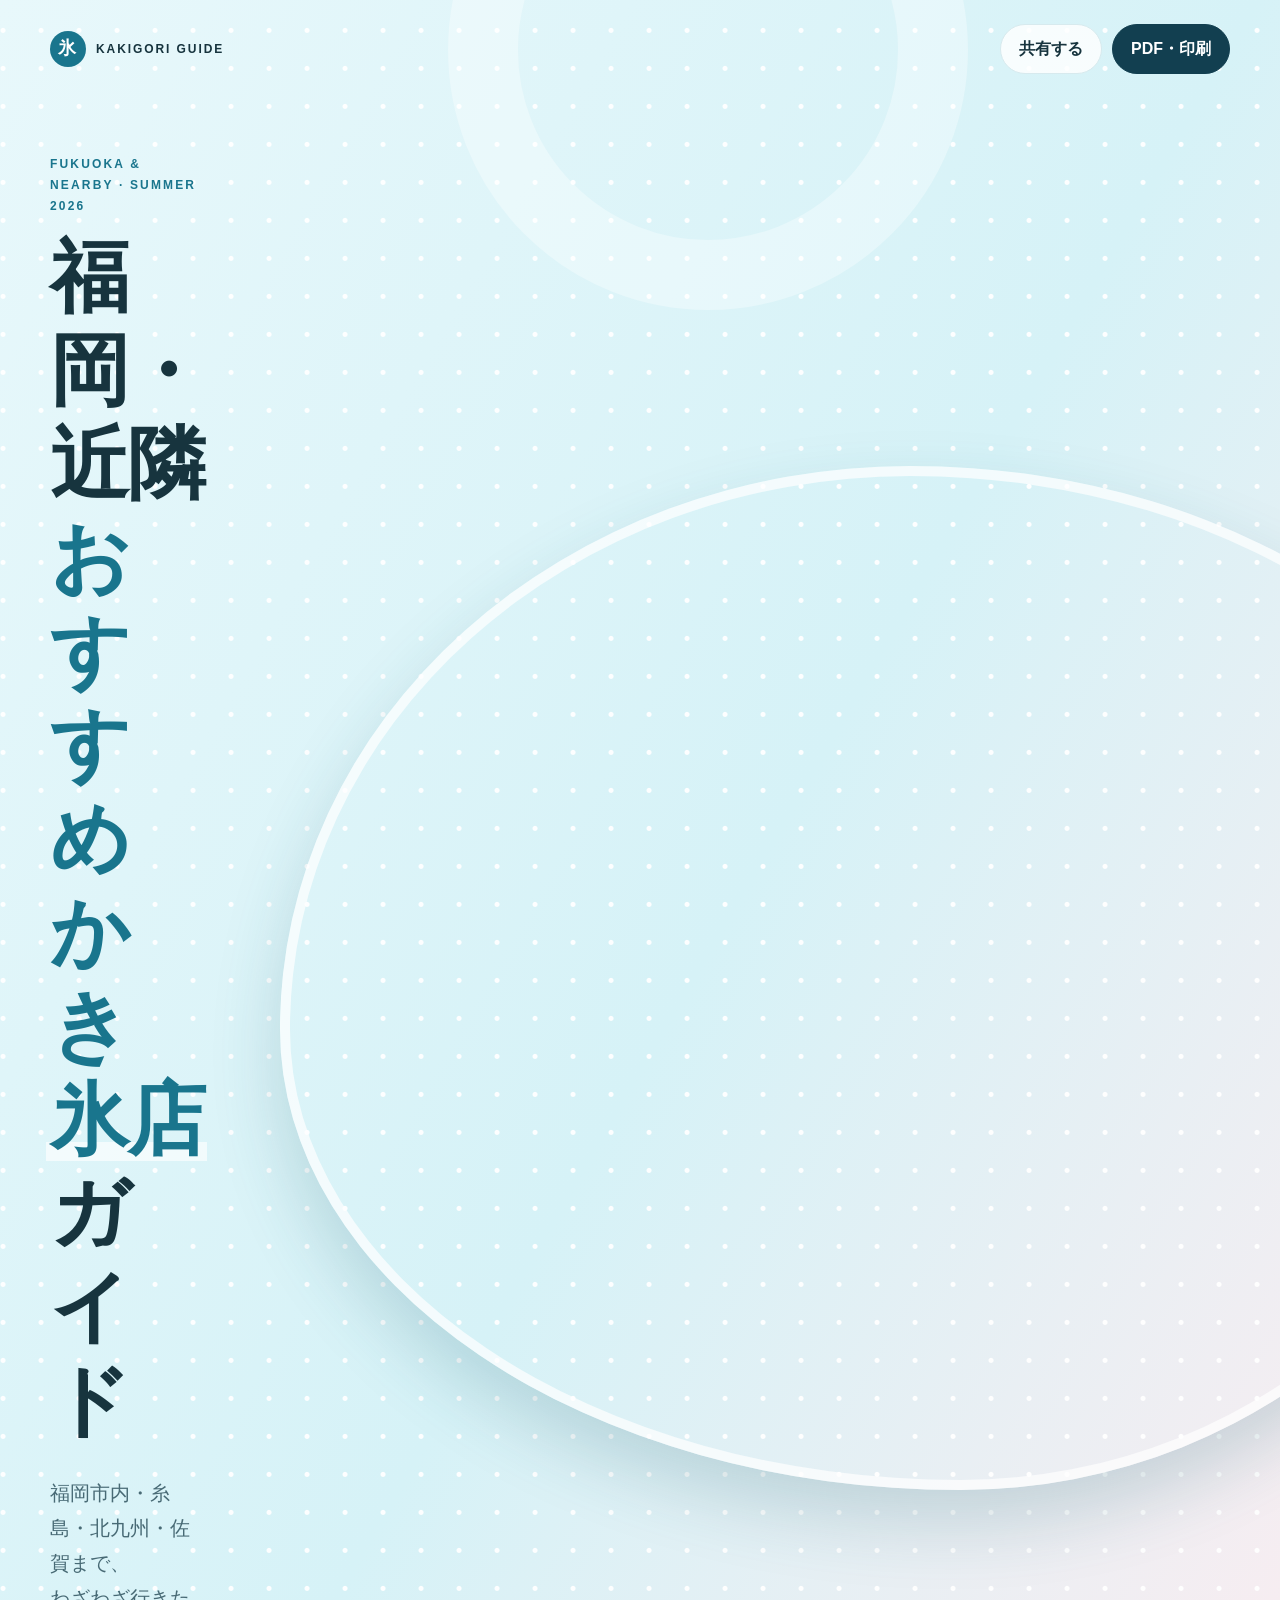
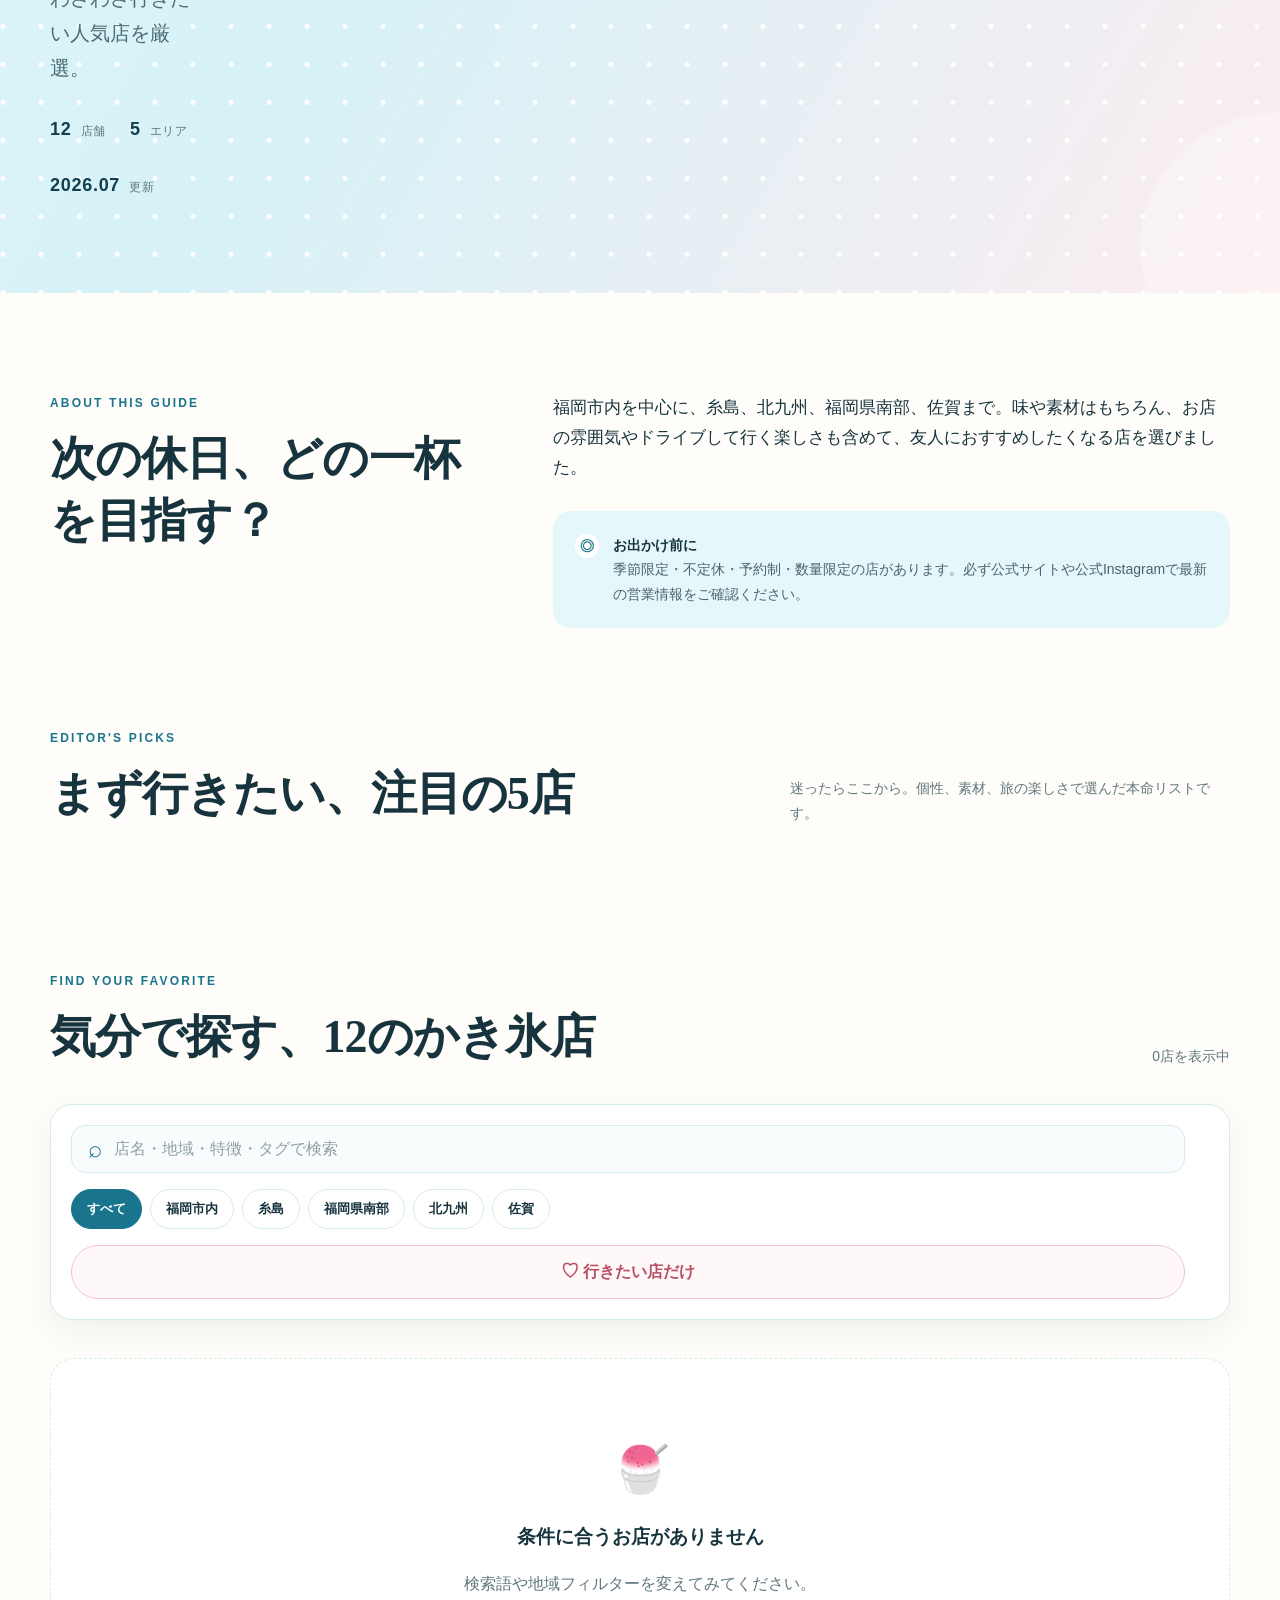
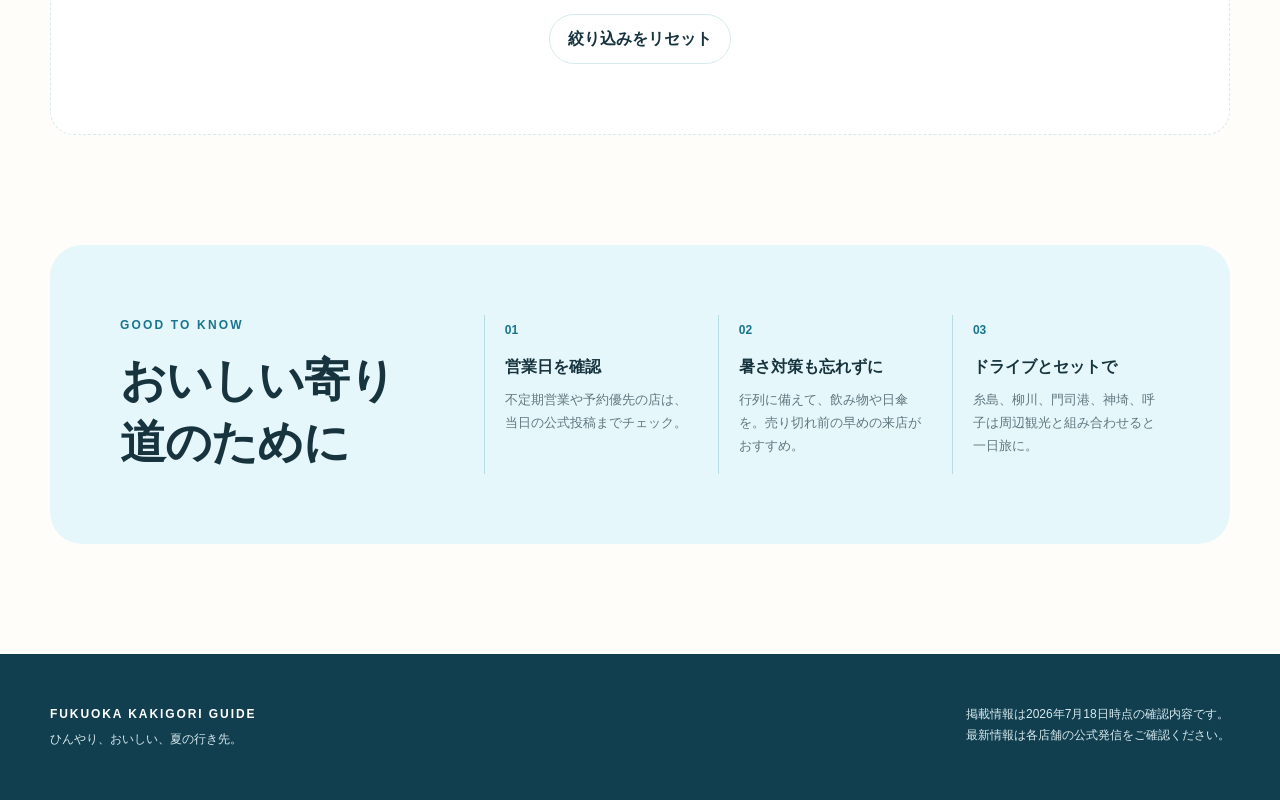
==== index.html @ 015296ea "Add kakigori guide website" ====
<!doctype html>
<html lang="ja">
<head>
  <meta charset="utf-8">
  <meta name="viewport" content="width=device-width, initial-scale=1">
  <meta name="theme-color" content="#dff5fb">
  <meta name="description" content="福岡市内・糸島・北九州・佐賀まで、わざわざ行きたい人気のかき氷店12店を紹介するガイドです。">
  <title>福岡・近隣 おすすめかき氷店ガイド</title>
  <link rel="stylesheet" href="style.css">
  <script src="data/shops.js" defer></script>
  <script src="script.js" defer></script>
</head>
<body>
  <a class="skip-link" href="#shop-list">店舗一覧へ移動</a>

  <header class="hero">
    <nav class="hero-nav shell" aria-label="ページ内メニュー">
      <a class="brand" href="#top" aria-label="ページトップへ"><span aria-hidden="true">氷</span> KAKIGORI GUIDE</a>
      <div class="hero-actions no-print">
        <button class="quiet-button" id="share-button" type="button">共有する</button>
        <button class="primary-button" id="print-button" type="button">PDF・印刷</button>
      </div>
    </nav>

    <div class="hero-grid shell" id="top">
      <div class="hero-copy">
        <p class="eyebrow">FUKUOKA &amp; NEARBY · SUMMER 2026</p>
        <h1>福岡・近隣<br><span>おすすめかき氷店</span>ガイド</h1>
        <p class="hero-lead">福岡市内・糸島・北九州・佐賀まで、<br class="desktop-only">わざわざ行きたい人気店を厳選。</p>
        <div class="hero-meta" aria-label="ガイドの概要">
          <span><b>12</b> 店舗</span><span><b>5</b> エリア</span><span><b>2026.07</b> 更新</span>
        </div>
      </div>
      <figure class="hero-visual">
        <img src="assets/images/kakigori-hero.png" alt="いちご、桃、マンゴーを飾った涼しげなかき氷" width="1536" height="1024">
        <figcaption>このサイトのために作成したオリジナルイメージ</figcaption>
      </figure>
    </div>
  </header>

  <main>
    <section class="intro shell" aria-labelledby="intro-title">
      <div>
        <p class="section-kicker">ABOUT THIS GUIDE</p>
        <h2 id="intro-title">次の休日、どの一杯を目指す？</h2>
      </div>
      <div class="intro-copy">
        <p>福岡市内を中心に、糸島、北九州、福岡県南部、佐賀まで。味や素材はもちろん、お店の雰囲気やドライブして行く楽しさも含めて、友人におすすめしたくなる店を選びました。</p>
        <p class="notice"><span aria-hidden="true">◎</span><b>お出かけ前に</b><br>季節限定・不定休・予約制・数量限定の店があります。必ず公式サイトや公式Instagramで最新の営業情報をご確認ください。</p>
      </div>
    </section>

    <section class="favorites-section shell" aria-labelledby="top-five-title">
      <div class="section-heading">
        <div><p class="section-kicker">EDITOR'S PICKS</p><h2 id="top-five-title">まず行きたい、注目の5店</h2></div>
        <p>迷ったらここから。個性、素材、旅の楽しさで選んだ本命リストです。</p>
      </div>
      <div class="top-five" id="top-five"></div>
    </section>

    <section class="guide shell" aria-labelledby="all-shops-title">
      <div class="section-heading">
        <div><p class="section-kicker">FIND YOUR FAVORITE</p><h2 id="all-shops-title">気分で探す、12のかき氷店</h2></div>
        <p id="results-status" role="status" aria-live="polite">12店を表示中</p>
      </div>

      <div class="controls no-print" aria-label="店舗の絞り込み">
        <label class="search-box" for="search-input">
          <span aria-hidden="true">⌕</span>
          <span class="sr-only">キーワード検索</span>
          <input id="search-input" type="search" placeholder="店名・地域・特徴・タグで検索" autocomplete="off">
        </label>
        <div class="filter-row" id="area-filters" role="group" aria-label="地域で絞り込む"></div>
        <button class="favorite-filter" id="favorite-filter" type="button" aria-pressed="false"><span aria-hidden="true">♡</span> 行きたい店だけ</button>
      </div>

      <div class="shop-grid" id="shop-list"></div>
      <div class="empty-state" id="empty-state" hidden>
        <span aria-hidden="true">🍧</span>
        <h3>条件に合うお店がありません</h3>
        <p>検索語や地域フィルターを変えてみてください。</p>
        <button class="quiet-button" id="reset-button" type="button">絞り込みをリセット</button>
      </div>
    </section>

    <section class="trip-note shell" aria-labelledby="trip-note-title">
      <div><p class="section-kicker">GOOD TO KNOW</p><h2 id="trip-note-title">おいしい寄り道のために</h2></div>
      <div class="note-grid">
        <article><span>01</span><h3>営業日を確認</h3><p>不定期営業や予約優先の店は、当日の公式投稿までチェック。</p></article>
        <article><span>02</span><h3>暑さ対策も忘れずに</h3><p>行列に備えて、飲み物や日傘を。売り切れ前の早めの来店がおすすめ。</p></article>
        <article><span>03</span><h3>ドライブとセットで</h3><p>糸島、柳川、門司港、神埼、呼子は周辺観光と組み合わせると一日旅に。</p></article>
      </div>
    </section>
  </main>

  <footer>
    <div class="shell footer-grid">
      <div><p class="footer-brand">FUKUOKA KAKIGORI GUIDE</p><p>ひんやり、おいしい、夏の行き先。</p></div>
      <p>掲載情報は2026年7月18日時点の確認内容です。<br>最新情報は各店舗の公式発信をご確認ください。</p>
    </div>
  </footer>

  <button class="to-top no-print" id="to-top" type="button" aria-label="ページ上部へ戻る">↑</button>
  <div class="toast no-print" id="toast" role="status" aria-live="polite"></div>
</body>
</html>
---- style.css ----
@charset "UTF-8";

:root {
  --ice: #e6f7fb;
  --ice-strong: #bce8f2;
  --blue: #19758d;
  --blue-dark: #123f50;
  --pink: #ef9ba8;
  --pink-soft: #fff0f3;
  --cream: #fffdf9;
  --white: #ffffff;
  --ink: #17343e;
  --muted: #60777f;
  --line: #d7eaee;
  --shadow: 0 18px 50px rgba(31, 91, 105, .10);
  --radius: 24px;
  --shell: min(1180px, calc(100% - 40px));
}

* { box-sizing: border-box; }
html { scroll-behavior: smooth; }
body {
  margin: 0;
  color: var(--ink);
  background: var(--cream);
  font-family: "Noto Sans JP", "Yu Gothic UI", "Yu Gothic", Meiryo, sans-serif;
  line-height: 1.75;
  text-rendering: optimizeLegibility;
}
button, input { font: inherit; }
button, a { -webkit-tap-highlight-color: transparent; }
button { color: inherit; }
img { display: block; max-width: 100%; }
a { color: inherit; }
.shell { width: var(--shell); margin-inline: auto; }
.sr-only { position: absolute; width: 1px; height: 1px; padding: 0; margin: -1px; overflow: hidden; clip: rect(0,0,0,0); white-space: nowrap; border: 0; }
.skip-link { position: fixed; z-index: 1000; top: 12px; left: 12px; padding: 10px 14px; background: var(--blue-dark); color: #fff; border-radius: 10px; transform: translateY(-150%); }
.skip-link:focus { transform: none; }
:focus-visible { outline: 3px solid #f6a900; outline-offset: 3px; }

.hero {
  position: relative;
  overflow: hidden;
  min-height: 720px;
  background:
    radial-gradient(circle at 8% 80%, rgba(255,255,255,.95) 0 2px, transparent 3px) 0 0 / 38px 38px,
    linear-gradient(120deg, #e8f8fb 0%, #d6f2f7 53%, #fcecf0 100%);
}
.hero::before, .hero::after { content: ""; position: absolute; border-radius: 50%; pointer-events: none; }
.hero::before { width: 380px; height: 380px; top: -210px; left: 35%; border: 70px solid rgba(255,255,255,.32); }
.hero::after { width: 270px; height: 270px; right: -130px; bottom: -90px; background: rgba(255,255,255,.28); }
.hero-nav { position: relative; z-index: 2; display: flex; justify-content: space-between; align-items: center; padding-top: 24px; }
.brand { display: inline-flex; gap: 10px; align-items: center; font-size: 12px; font-weight: 800; letter-spacing: .16em; text-decoration: none; }
.brand span { display: grid; place-items: center; width: 36px; height: 36px; border-radius: 50%; color: white; background: var(--blue); font-family: serif; font-size: 18px; }
.hero-actions { display: flex; gap: 10px; }
.quiet-button, .primary-button, .filter-button, .favorite-filter, .link-button {
  min-height: 44px;
  border-radius: 999px;
  border: 1px solid var(--line);
  background: rgba(255,255,255,.82);
  padding: 10px 18px;
  cursor: pointer;
  font-weight: 700;
  transition: transform .2s, background .2s, border-color .2s, box-shadow .2s;
}
.primary-button { background: var(--blue-dark); color: white; border-color: var(--blue-dark); }
.quiet-button:hover, .primary-button:hover, .filter-button:hover, .favorite-filter:hover, .link-button:hover { transform: translateY(-2px); box-shadow: 0 8px 20px rgba(25,117,141,.13); }
.hero-grid { position: relative; z-index: 1; display: grid; grid-template-columns: .92fr 1.08fr; gap: clamp(36px, 6vw, 82px); align-items: center; padding-block: 80px 92px; }
.eyebrow, .section-kicker { margin: 0 0 14px; color: var(--blue); font-size: 12px; font-weight: 800; letter-spacing: .18em; }
.hero h1 { margin: 0; font-family: "Yu Mincho", "Hiragino Mincho ProN", serif; font-size: clamp(46px, 6.2vw, 80px); line-height: 1.18; letter-spacing: -.03em; }
.hero h1 span { position: relative; color: var(--blue); }
.hero h1 span::after { content: ""; position: absolute; z-index: -1; left: -4px; right: -4px; bottom: 3px; height: .24em; background: rgba(255,255,255,.65); }
.hero-lead { margin: 28px 0; color: #486a75; font-size: clamp(16px, 1.8vw, 20px); }
.hero-meta { display: flex; gap: 24px; flex-wrap: wrap; }
.hero-meta span { color: var(--muted); font-size: 12px; letter-spacing: .06em; }
.hero-meta b { margin-right: 5px; color: var(--blue-dark); font-size: 18px; }
.hero-visual { position: relative; margin: 0; }
.hero-visual img { width: 100%; aspect-ratio: 1.23 / 1; object-fit: cover; border: 10px solid rgba(255,255,255,.72); border-radius: 50% 50% 46% 54% / 55% 45% 55% 45%; box-shadow: 0 32px 70px rgba(35,101,117,.2); }
.hero-visual figcaption { position: absolute; right: 0; bottom: -34px; color: #60777f; font-size: 11px; }

main { overflow: hidden; }
.intro { display: grid; grid-template-columns: .78fr 1.22fr; gap: 70px; padding-block: 100px; }
h2 { margin: 0; font-family: "Yu Mincho", "Hiragino Mincho ProN", serif; font-size: clamp(30px, 4vw, 46px); line-height: 1.35; letter-spacing: -.02em; }
.intro-copy > p:first-child { margin-top: 0; font-size: 17px; }
.notice { position: relative; margin: 28px 0 0; padding: 22px 22px 22px 60px; background: var(--ice); border-radius: 18px; color: #47646d; font-size: 14px; }
.notice > span { position: absolute; left: 22px; top: 23px; display: grid; place-items: center; width: 24px; height: 24px; background: var(--white); border-radius: 50%; color: var(--blue); font-weight: 900; }
.notice b { color: var(--ink); }
.favorites-section { padding-bottom: 110px; }
.section-heading { display: flex; justify-content: space-between; gap: 28px; align-items: end; margin-bottom: 36px; }
.section-heading > p { max-width: 440px; margin: 0; color: var(--muted); font-size: 14px; }
.top-five { display: grid; grid-template-columns: repeat(12, 1fr); gap: 18px; }
.pick { position: relative; min-height: 200px; grid-column: span 3; padding: 26px; overflow: hidden; border: 1px solid var(--line); border-radius: var(--radius); background: white; box-shadow: var(--shadow); }
.pick:first-child { grid-column: span 6; min-height: 250px; color: white; border: 0; background: linear-gradient(135deg, #195f73, #153a47); }
.pick:nth-child(2), .pick:nth-child(3) { grid-column: span 3; }
.pick:nth-child(4), .pick:nth-child(5) { grid-column: span 3; }
.pick-rank { display: inline-flex; align-items: center; gap: 8px; color: var(--blue); font-size: 11px; font-weight: 900; letter-spacing: .14em; }
.pick:first-child .pick-rank { color: #bceaf3; }
.pick-rank b { font-size: 27px; line-height: 1; }
.pick h3 { max-width: 88%; margin: 32px 0 8px; font-family: "Yu Mincho", serif; font-size: 21px; line-height: 1.45; }
.pick:first-child h3 { margin-top: 48px; font-size: clamp(27px, 3vw, 38px); }
.pick p { margin: 0; color: var(--muted); font-size: 13px; }
.pick:first-child p { color: #d7edf2; }
.pick .pick-link { position: absolute; right: 22px; bottom: 20px; text-decoration: none; font-size: 20px; }
.pick:first-child::after { content: "本命"; position: absolute; right: 24px; top: 24px; width: 72px; height: 72px; display: grid; place-items: center; border: 1px solid rgba(255,255,255,.35); border-radius: 50%; font-family: serif; letter-spacing: .12em; transform: rotate(8deg); }

.guide { padding-bottom: 110px; }
.controls { position: relative; z-index: 10; display: grid; grid-template-columns: minmax(240px, 1fr) auto; gap: 16px 24px; align-items: center; margin-bottom: 38px; padding: 20px; border: 1px solid var(--line); border-radius: 22px; background: rgba(255,255,255,.92); box-shadow: 0 12px 30px rgba(30,91,105,.07); backdrop-filter: blur(12px); }
.search-box { display: flex; align-items: center; gap: 10px; min-height: 48px; padding: 0 16px; border: 1px solid var(--line); border-radius: 14px; background: #f9fcfc; }
.search-box span { color: var(--blue); font-size: 24px; }
.search-box input { width: 100%; border: 0; outline: 0; background: transparent; color: var(--ink); }
.search-box input::placeholder { color: #8ca0a6; }
.filter-row { grid-column: 1 / -1; display: flex; gap: 8px; flex-wrap: wrap; }
.filter-button { min-height: 40px; padding: 7px 15px; font-size: 13px; }
.filter-button[aria-pressed="true"], .favorite-filter[aria-pressed="true"] { color: white; border-color: var(--blue); background: var(--blue); }
.favorite-filter { border-color: #f1c4ca; color: #b84f61; background: #fff8f9; }
.favorite-filter span { font-size: 18px; }
.shop-grid { display: grid; grid-template-columns: repeat(3, minmax(0, 1fr)); gap: 24px; }
.shop-card { display: flex; flex-direction: column; min-width: 0; overflow: hidden; border: 1px solid var(--line); border-radius: var(--radius); background: white; box-shadow: var(--shadow); transition: transform .25s, box-shadow .25s; }
.shop-card:hover { transform: translateY(-5px); box-shadow: 0 24px 60px rgba(31,91,105,.16); }
.shop-card.featured { border: 2px solid #e8af85; }
.card-visual { position: relative; display: grid; place-items: center; aspect-ratio: 1.75; overflow: hidden; background: linear-gradient(145deg, #dff5f8, #fce9ee); }
.card-photo { width: 100%; height: 100%; object-fit: cover; transition: transform .45s ease; }
.shop-card:hover .card-photo { transform: scale(1.035); }
.concept-label { position: absolute; z-index: 2; left: 14px; bottom: 14px; padding: 6px 10px; border-radius: 999px; color: #365761; background: rgba(255,255,255,.9); backdrop-filter: blur(8px); box-shadow: 0 5px 16px rgba(35,75,87,.12); font-size: 10px; font-weight: 800; letter-spacing: .05em; }
.featured-badge { position: absolute; z-index: 2; left: 14px; top: 14px; padding: 7px 11px; border-radius: 999px; background: #b24a40; color: white; font-size: 11px; font-weight: 800; }
.heart-button { position: absolute; z-index: 2; right: 14px; top: 14px; display: grid; place-items: center; width: 44px; height: 44px; border: 0; border-radius: 50%; background: rgba(255,255,255,.9); color: #aa5262; cursor: pointer; font-size: 25px; box-shadow: 0 8px 20px rgba(70,85,90,.12); }
.heart-button[aria-pressed="true"] { color: #d64561; background: #fff0f3; }
.card-body { display: flex; flex-direction: column; flex: 1; padding: 24px; }
.card-area { margin: 0 0 4px; color: var(--blue); font-size: 12px; font-weight: 800; letter-spacing: .08em; }
.card-body h3 { margin: 0 0 8px; font-family: "Yu Mincho", serif; font-size: 22px; line-height: 1.45; }
.city { margin: 0 0 16px; color: var(--muted); font-size: 13px; }
.description { margin: 0; color: #435e67; font-size: 14px; }
.recommend { margin: 18px 0 0; padding: 14px; border-radius: 14px; background: #f2fafb; color: #365761; font-size: 13px; }
.recommend b { color: var(--blue-dark); }
.caution { margin: 14px 0 0; color: #775c56; font-size: 12px; }
.tags { display: flex; gap: 6px; flex-wrap: wrap; margin-top: 18px; }
.tag { padding: 4px 9px; border-radius: 999px; background: var(--pink-soft); color: #9d4a59; font-size: 11px; font-weight: 700; }
.card-links { display: flex; gap: 8px; flex-wrap: wrap; margin-top: auto; padding-top: 22px; }
.link-button { min-height: 40px; padding: 8px 12px; text-decoration: none; font-size: 12px; }
.link-button.map { color: white; border-color: var(--blue); background: var(--blue); }
.empty-state { padding: 70px 20px; text-align: center; border: 1px dashed var(--line); border-radius: var(--radius); background: white; }
.empty-state > span { font-size: 46px; }
.empty-state h3 { margin: 12px 0 0; }
.empty-state p { color: var(--muted); }

.trip-note { display: grid; grid-template-columns: .62fr 1.38fr; gap: 60px; padding: 70px; margin-bottom: 110px; border-radius: 32px; background: var(--ice); }
.note-grid { display: grid; grid-template-columns: repeat(3, 1fr); gap: 26px; }
.note-grid article { border-left: 1px solid #b8dce4; padding-left: 20px; }
.note-grid span { color: var(--blue); font-size: 12px; font-weight: 900; }
.note-grid h3 { margin: 10px 0 8px; font-size: 16px; }
.note-grid p { margin: 0; color: var(--muted); font-size: 13px; }
footer { padding: 46px 0; background: var(--blue-dark); color: #d6e9ed; }
.footer-grid { display: flex; justify-content: space-between; gap: 30px; }
.footer-grid p { margin: 4px 0; font-size: 12px; }
.footer-brand { color: white; font-weight: 800; letter-spacing: .16em; }
.to-top { position: fixed; z-index: 20; right: 20px; bottom: 20px; display: grid; place-items: center; width: 48px; height: 48px; border: 0; border-radius: 50%; background: var(--blue-dark); color: white; box-shadow: 0 12px 28px rgba(17,55,67,.25); cursor: pointer; opacity: 0; pointer-events: none; transform: translateY(12px); transition: .2s; }
.to-top.visible { opacity: 1; pointer-events: auto; transform: none; }
.toast { position: fixed; z-index: 100; left: 50%; bottom: 24px; max-width: calc(100% - 32px); padding: 12px 18px; border-radius: 999px; background: var(--blue-dark); color: white; font-size: 13px; opacity: 0; pointer-events: none; transform: translate(-50%, 14px); transition: .25s; }
.toast.show { opacity: 1; transform: translate(-50%, 0); }

@media (max-width: 980px) {
  .hero { min-height: auto; }
  .hero-grid { grid-template-columns: 1fr 1fr; gap: 34px; padding-block: 70px 85px; }
  .shop-grid { grid-template-columns: repeat(2, minmax(0, 1fr)); }
  .trip-note { grid-template-columns: 1fr; padding: 50px; }
  .pick { grid-column: span 4; }
  .pick:first-child { grid-column: span 8; }
  .pick:nth-child(2), .pick:nth-child(3), .pick:nth-child(4), .pick:nth-child(5) { grid-column: span 4; }
}

@media (max-width: 720px) {
  :root { --shell: min(100% - 28px, 1180px); --radius: 20px; }
  .hero-nav { padding-top: 16px; }
  .brand { letter-spacing: .08em; font-size: 10px; }
  .brand span { width: 32px; height: 32px; }
  .hero-actions .quiet-button { display: none; }
  .hero-actions button { min-height: 40px; padding: 7px 13px; font-size: 12px; }
  .hero-grid { grid-template-columns: 1fr; padding-block: 60px 65px; }
  .hero-copy { text-align: center; }
  .hero h1 { font-size: clamp(42px, 13vw, 62px); }
  .hero-lead { margin: 22px 0; }
  .hero-meta { justify-content: center; gap: 16px; }
  .hero-visual { width: 88%; margin: 8px auto 0; }
  .hero-visual figcaption { bottom: -26px; }
  .desktop-only { display: none; }
  .intro { grid-template-columns: 1fr; gap: 26px; padding-block: 76px; }
  .intro-copy > p:first-child { font-size: 15px; }
  .section-heading { display: block; }
  .section-heading > p { margin-top: 14px; }
  .favorites-section, .guide { padding-bottom: 82px; }
  .top-five { display: grid; grid-template-columns: 1fr 1fr; }
  .pick, .pick:first-child, .pick:nth-child(2), .pick:nth-child(3), .pick:nth-child(4), .pick:nth-child(5) { grid-column: auto; min-height: 190px; }
  .pick:first-child { grid-column: 1 / -1; min-height: 235px; }
  .controls { grid-template-columns: 1fr; padding: 14px; }
  .filter-row { grid-column: auto; flex-wrap: nowrap; overflow-x: auto; padding-bottom: 4px; scrollbar-width: thin; }
  .filter-button { flex: 0 0 auto; }
  .favorite-filter { width: 100%; }
  .shop-grid { grid-template-columns: 1fr; gap: 18px; }
  .card-visual { aspect-ratio: 2 / 1; }
  .card-body { padding: 21px; }
  .trip-note { width: 100%; border-radius: 0; padding: 56px 24px; margin-bottom: 0; }
  .note-grid { grid-template-columns: 1fr; gap: 22px; }
  .footer-grid { display: block; }
  .footer-grid > p { margin-top: 22px; }
}

@media (max-width: 420px) {
  .hero-visual { width: 100%; }
  .top-five { grid-template-columns: 1fr; }
  .pick:first-child { grid-column: auto; }
  .notice { padding-left: 50px; }
  .notice > span { left: 16px; }
}

@page { size: A4 portrait; margin: 13mm; }
@media print {
  :root { --shell: 100%; }
  * { box-shadow: none !important; }
  body { color: #111; background: white; font-size: 10pt; }
  .no-print, .skip-link, .controls, .to-top, .toast { display: none !important; }
  .hero { min-height: auto; background: white; border-bottom: 1px solid #bbb; }
  .hero-grid { display: block; padding: 12mm 0 8mm; }
  .hero-copy { text-align: left; }
  .hero h1 { font-size: 29pt; }
  .hero-lead { margin: 4mm 0; }
  .hero-meta { justify-content: flex-start; }
  .hero-visual { display: none; }
  .intro { grid-template-columns: 1fr 2fr; gap: 8mm; padding: 10mm 0; }
  .notice { background: white; border: 1px solid #bbb; }
  .favorites-section { padding-bottom: 10mm; }
  .top-five { gap: 3mm; }
  .pick, .pick:first-child, .pick:nth-child(n) { grid-column: span 4; min-height: auto; padding: 5mm; color: #111; background: white; border: 1px solid #bbb; break-inside: avoid; }
  .pick:first-child { grid-column: span 8; }
  .pick:first-child p, .pick:first-child .pick-rank { color: #333; }
  .pick h3, .pick:first-child h3 { margin: 5mm 0 2mm; font-size: 14pt; }
  .pick-link, .pick:first-child::after { display: none; }
  .guide { padding-bottom: 8mm; }
  .shop-grid { grid-template-columns: repeat(2, 1fr); gap: 5mm; }
  .shop-card { break-inside: avoid; border: 1px solid #aaa; }
  .shop-card:hover { transform: none; }
  .card-visual, .heart-button { display: none; }
  .card-body { padding: 5mm; }
  .card-body h3 { font-size: 14pt; }
  .recommend { background: white; border: 1px solid #ccc; }
  .card-links a { color: #000; border-color: #888; background: white; }
  .card-links a::after { content: " 〔" attr(href) "〕"; font-size: 7pt; overflow-wrap: anywhere; }
  .trip-note { display: block; padding: 7mm; margin: 8mm 0 0; background: white; border: 1px solid #bbb; }
  .note-grid { margin-top: 5mm; }
  footer { padding: 7mm 0; color: #333; background: white; border-top: 1px solid #bbb; }
  .footer-brand { color: #111; }
}
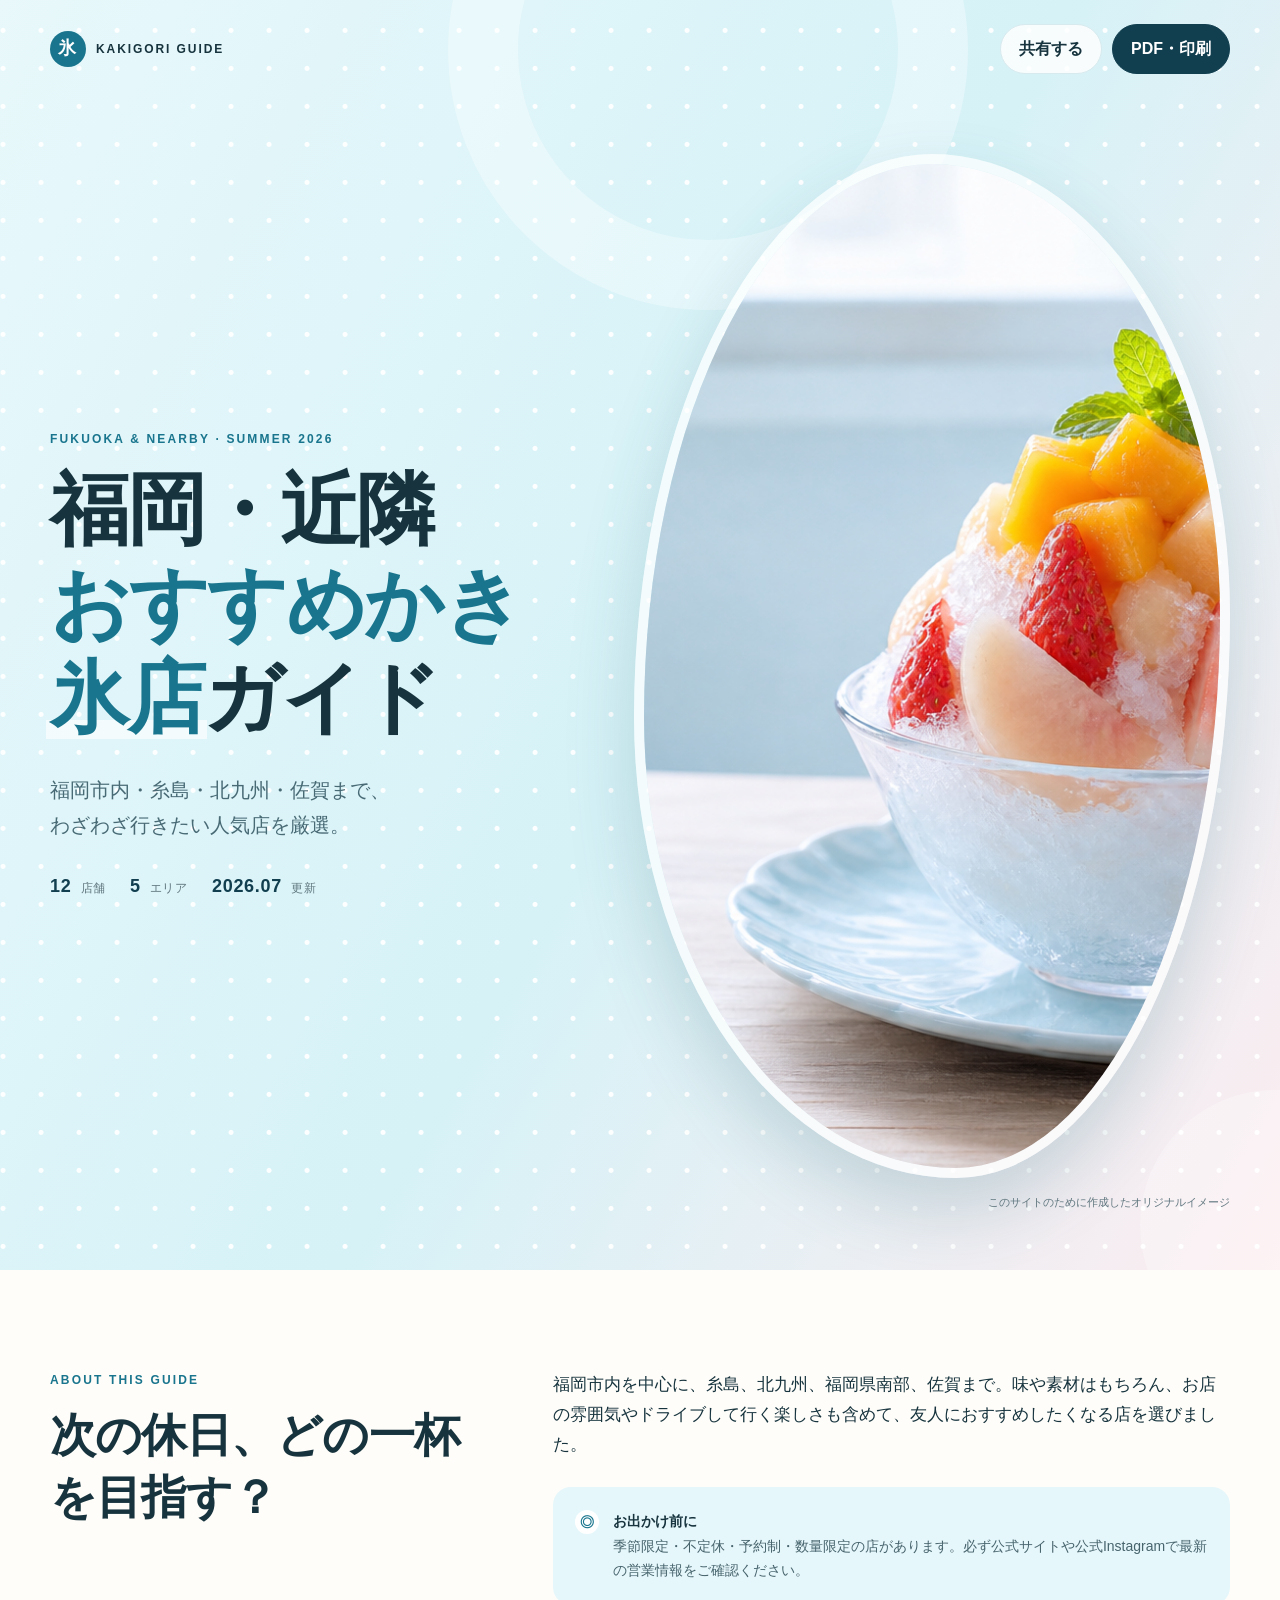
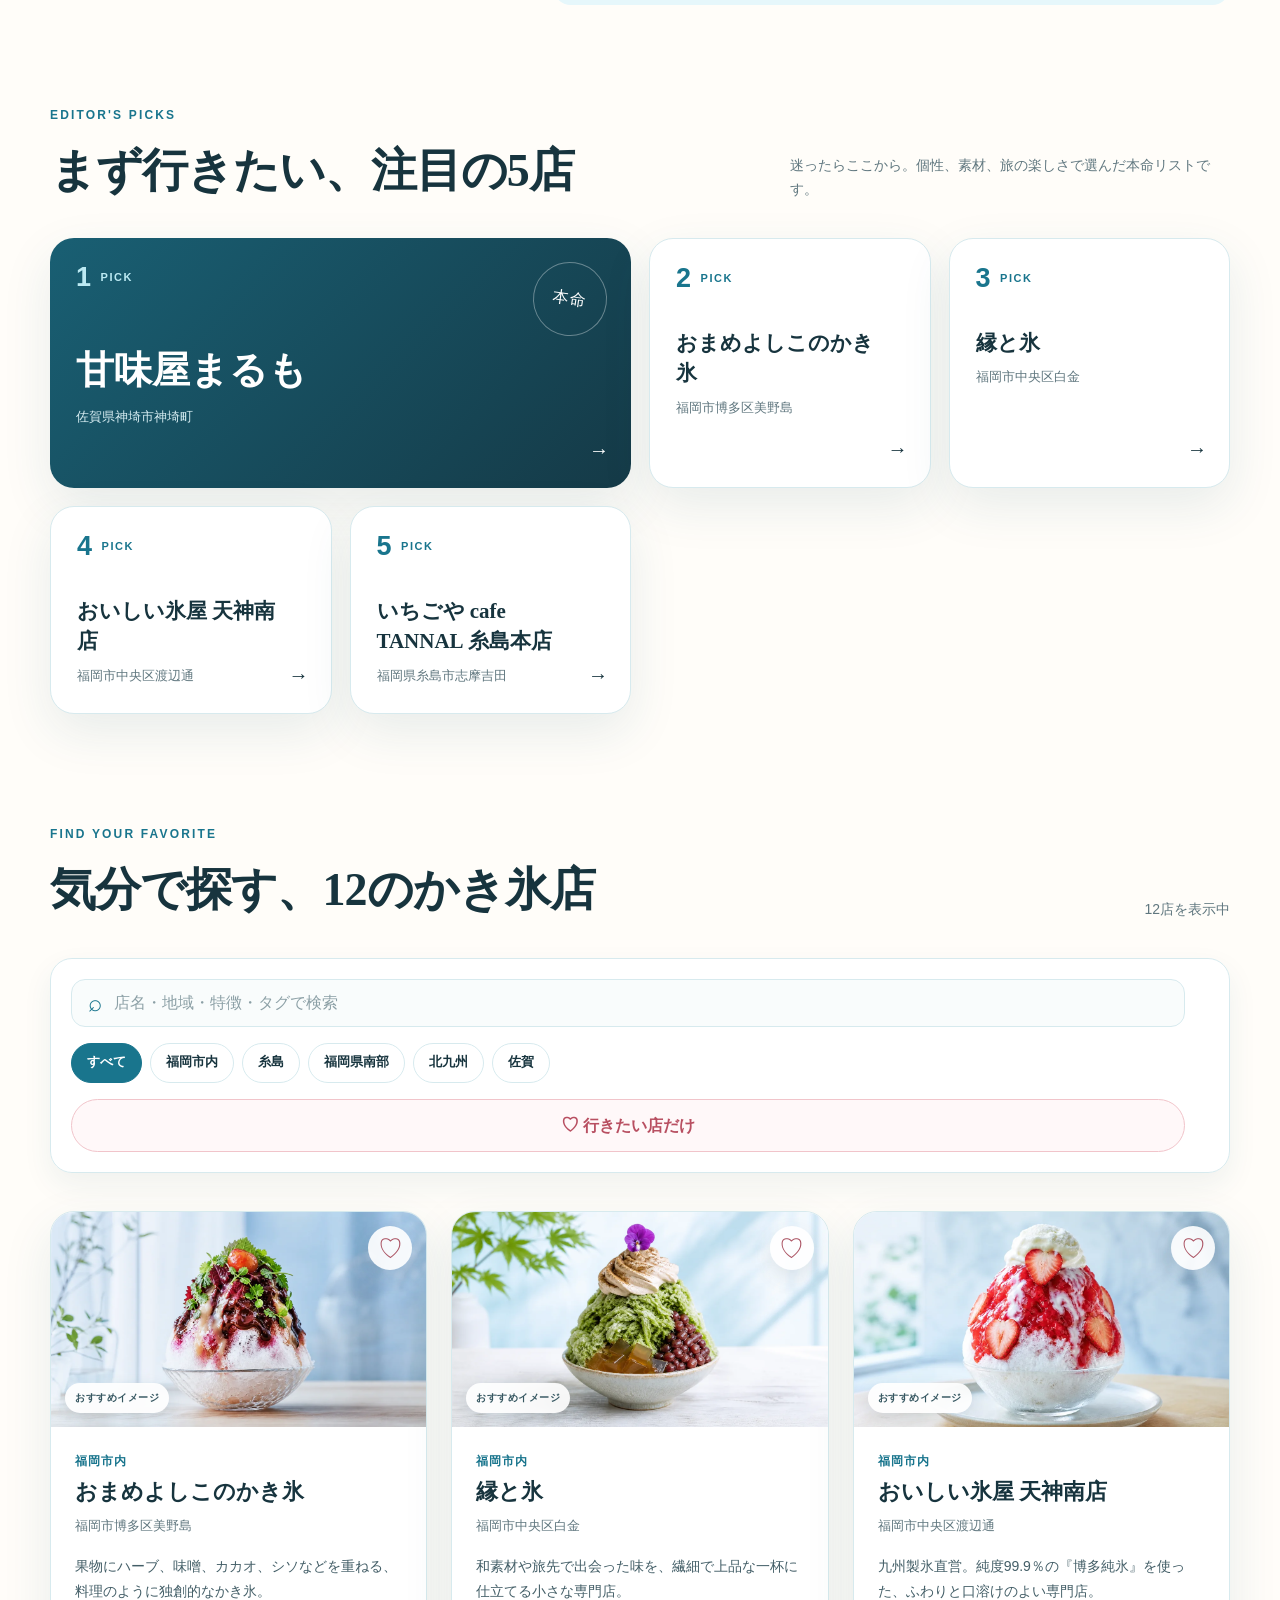
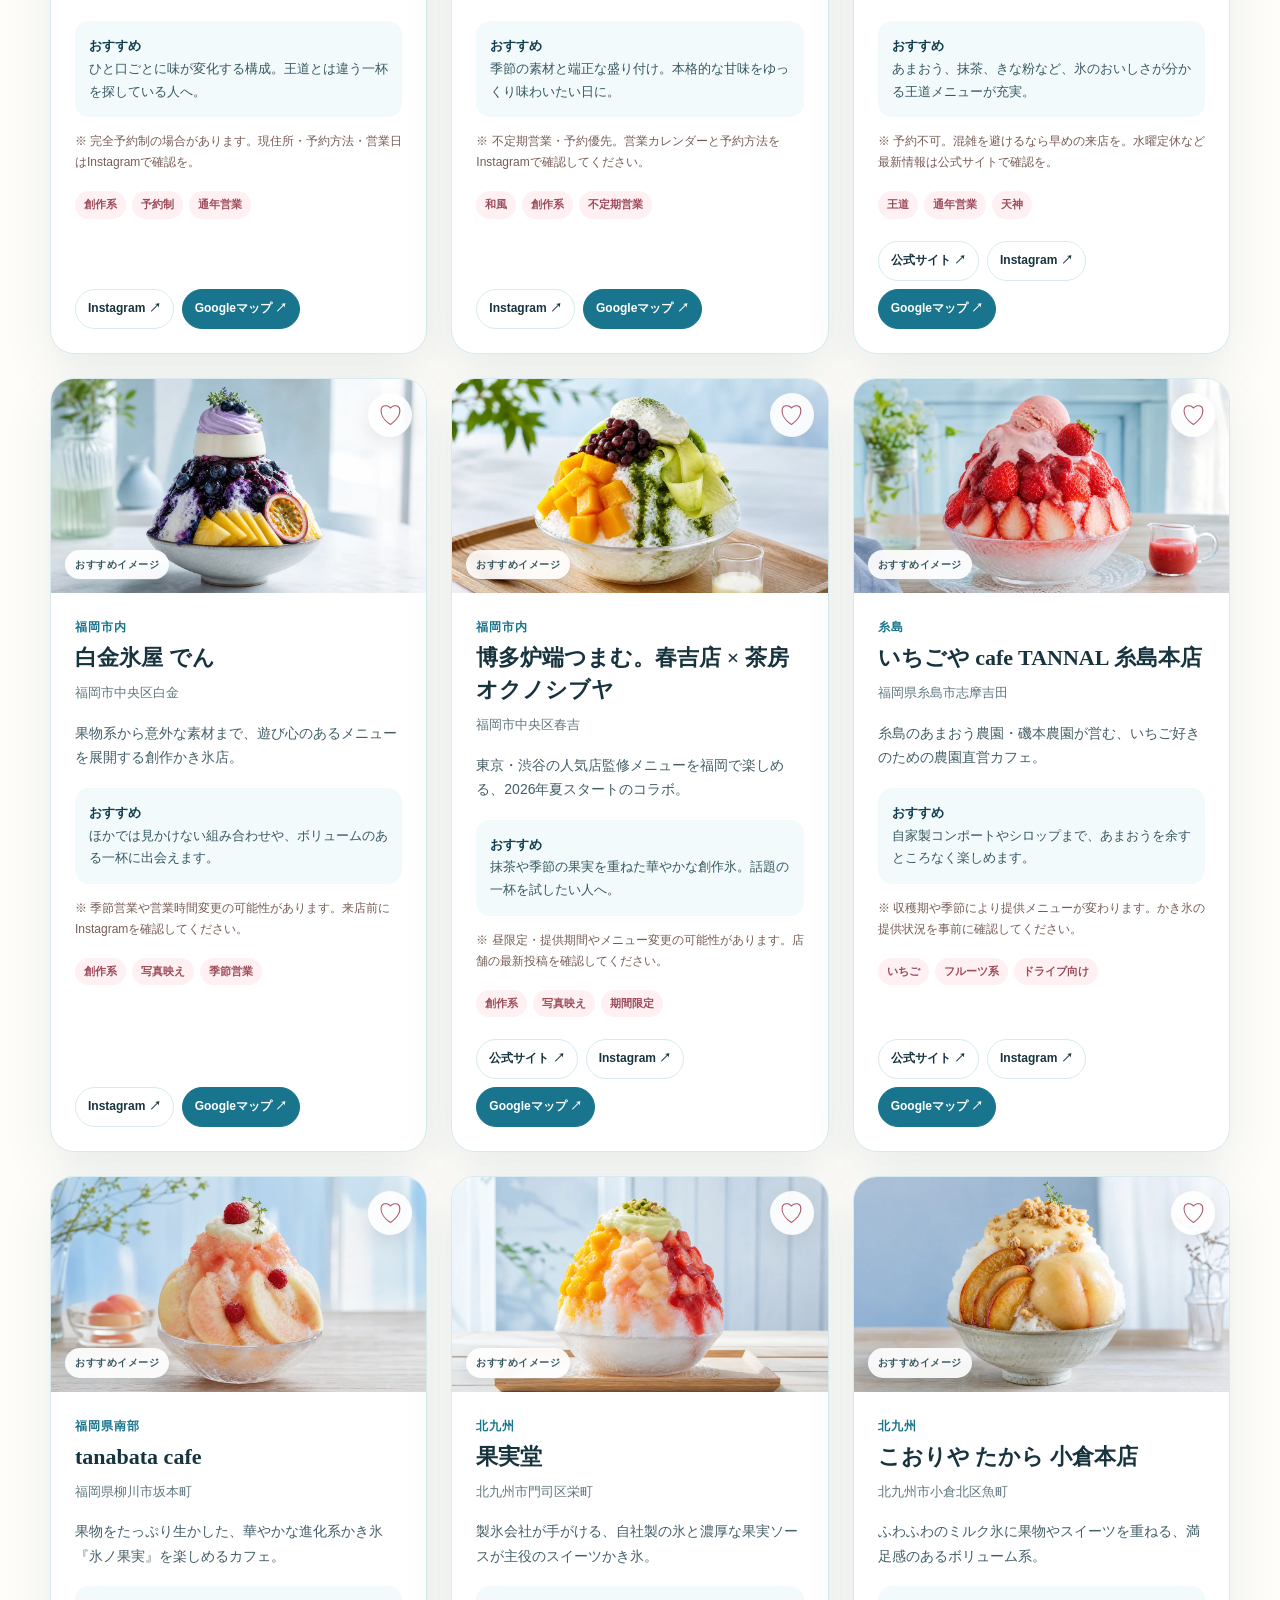
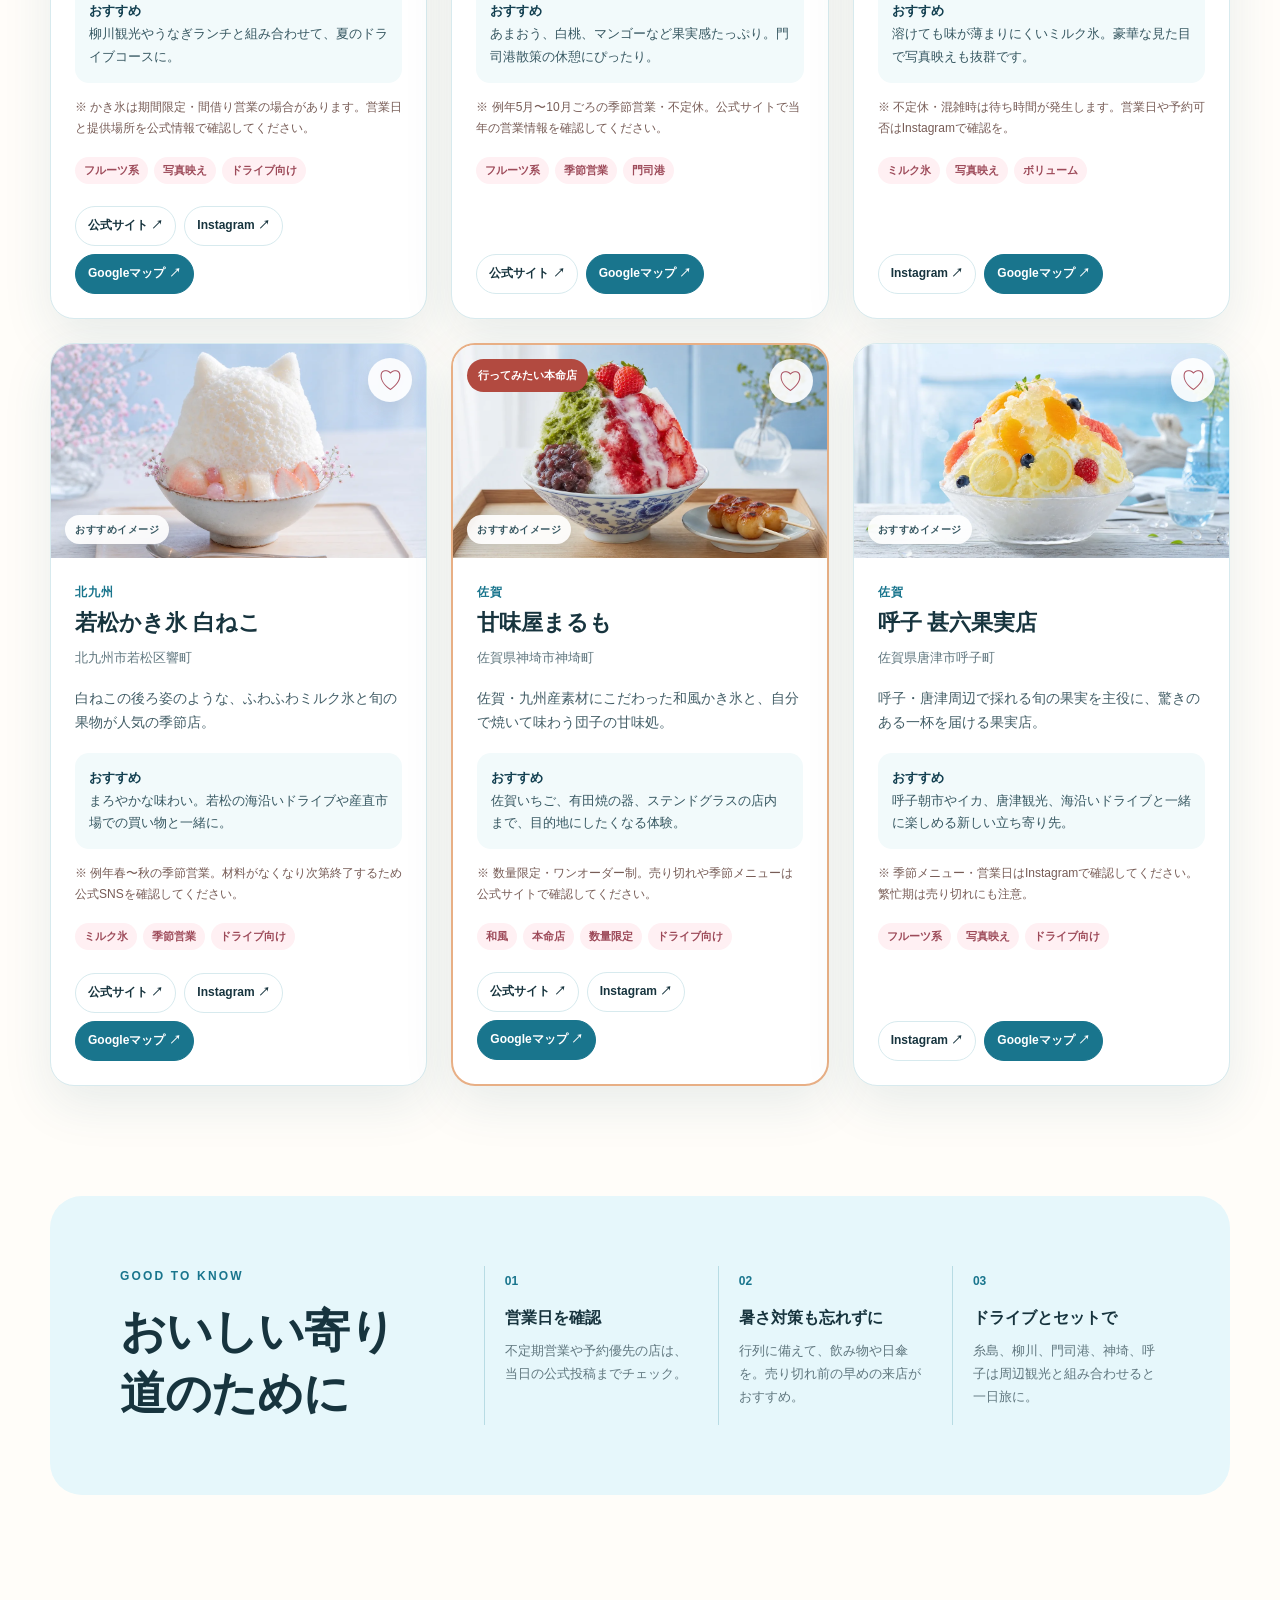
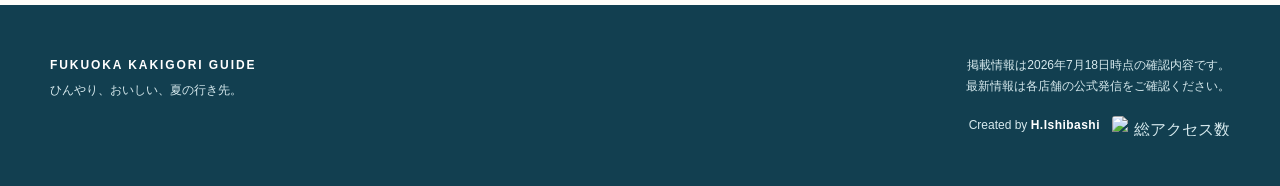
==== commit cb635e49: "Add visitor counter and creator name" ====
--- a/index.html
+++ b/index.html
@@ -96,7 +96,13 @@
   <footer>
     <div class="shell footer-grid">
       <div><p class="footer-brand">FUKUOKA KAKIGORI GUIDE</p><p>ひんやり、おいしい、夏の行き先。</p></div>
-      <p>掲載情報は2026年7月18日時点の確認内容です。<br>最新情報は各店舗の公式発信をご確認ください。</p>
+      <div class="footer-meta">
+        <p>掲載情報は2026年7月18日時点の確認内容です。<br>最新情報は各店舗の公式発信をご確認ください。</p>
+        <div class="footer-signature">
+          <p>Created by <strong>H.Ishibashi</strong></p>
+          <img class="visit-counter no-print" src="https://hits.sh/hirotakaweb-pixel.github.io/ice.svg?style=flat-square&amp;label=TOTAL%20VIEWS&amp;color=77b8c8&amp;labelColor=173f4a" alt="総アクセス数" width="118" height="20">
+        </div>
+      </div>
     </div>
   </footer>
 
--- a/style.css
+++ b/style.css
@@ -153,6 +153,10 @@
 .footer-grid { display: flex; justify-content: space-between; gap: 30px; }
 .footer-grid p { margin: 4px 0; font-size: 12px; }
 .footer-brand { color: white; font-weight: 800; letter-spacing: .16em; }
+.footer-meta { text-align: right; }
+.footer-signature { display: flex; align-items: center; justify-content: flex-end; gap: 12px; margin-top: 14px; }
+.footer-signature strong { color: white; letter-spacing: .04em; }
+.visit-counter { display: block; width: 118px; height: 20px; border-radius: 3px; }
 .to-top { position: fixed; z-index: 20; right: 20px; bottom: 20px; display: grid; place-items: center; width: 48px; height: 48px; border: 0; border-radius: 50%; background: var(--blue-dark); color: white; box-shadow: 0 12px 28px rgba(17,55,67,.25); cursor: pointer; opacity: 0; pointer-events: none; transform: translateY(12px); transition: .2s; }
 .to-top.visible { opacity: 1; pointer-events: auto; transform: none; }
 .toast { position: fixed; z-index: 100; left: 50%; bottom: 24px; max-width: calc(100% - 32px); padding: 12px 18px; border-radius: 999px; background: var(--blue-dark); color: white; font-size: 13px; opacity: 0; pointer-events: none; transform: translate(-50%, 14px); transition: .25s; }
@@ -202,6 +206,8 @@
   .note-grid { grid-template-columns: 1fr; gap: 22px; }
   .footer-grid { display: block; }
   .footer-grid > p { margin-top: 22px; }
+  .footer-meta { margin-top: 22px; text-align: left; }
+  .footer-signature { justify-content: flex-start; flex-wrap: wrap; }
 }
 
 @media (max-width: 420px) {
@@ -248,4 +254,5 @@
   .note-grid { margin-top: 5mm; }
   footer { padding: 7mm 0; color: #333; background: white; border-top: 1px solid #bbb; }
   .footer-brand { color: #111; }
-}
+  .footer-signature strong { color: #111; }
+}
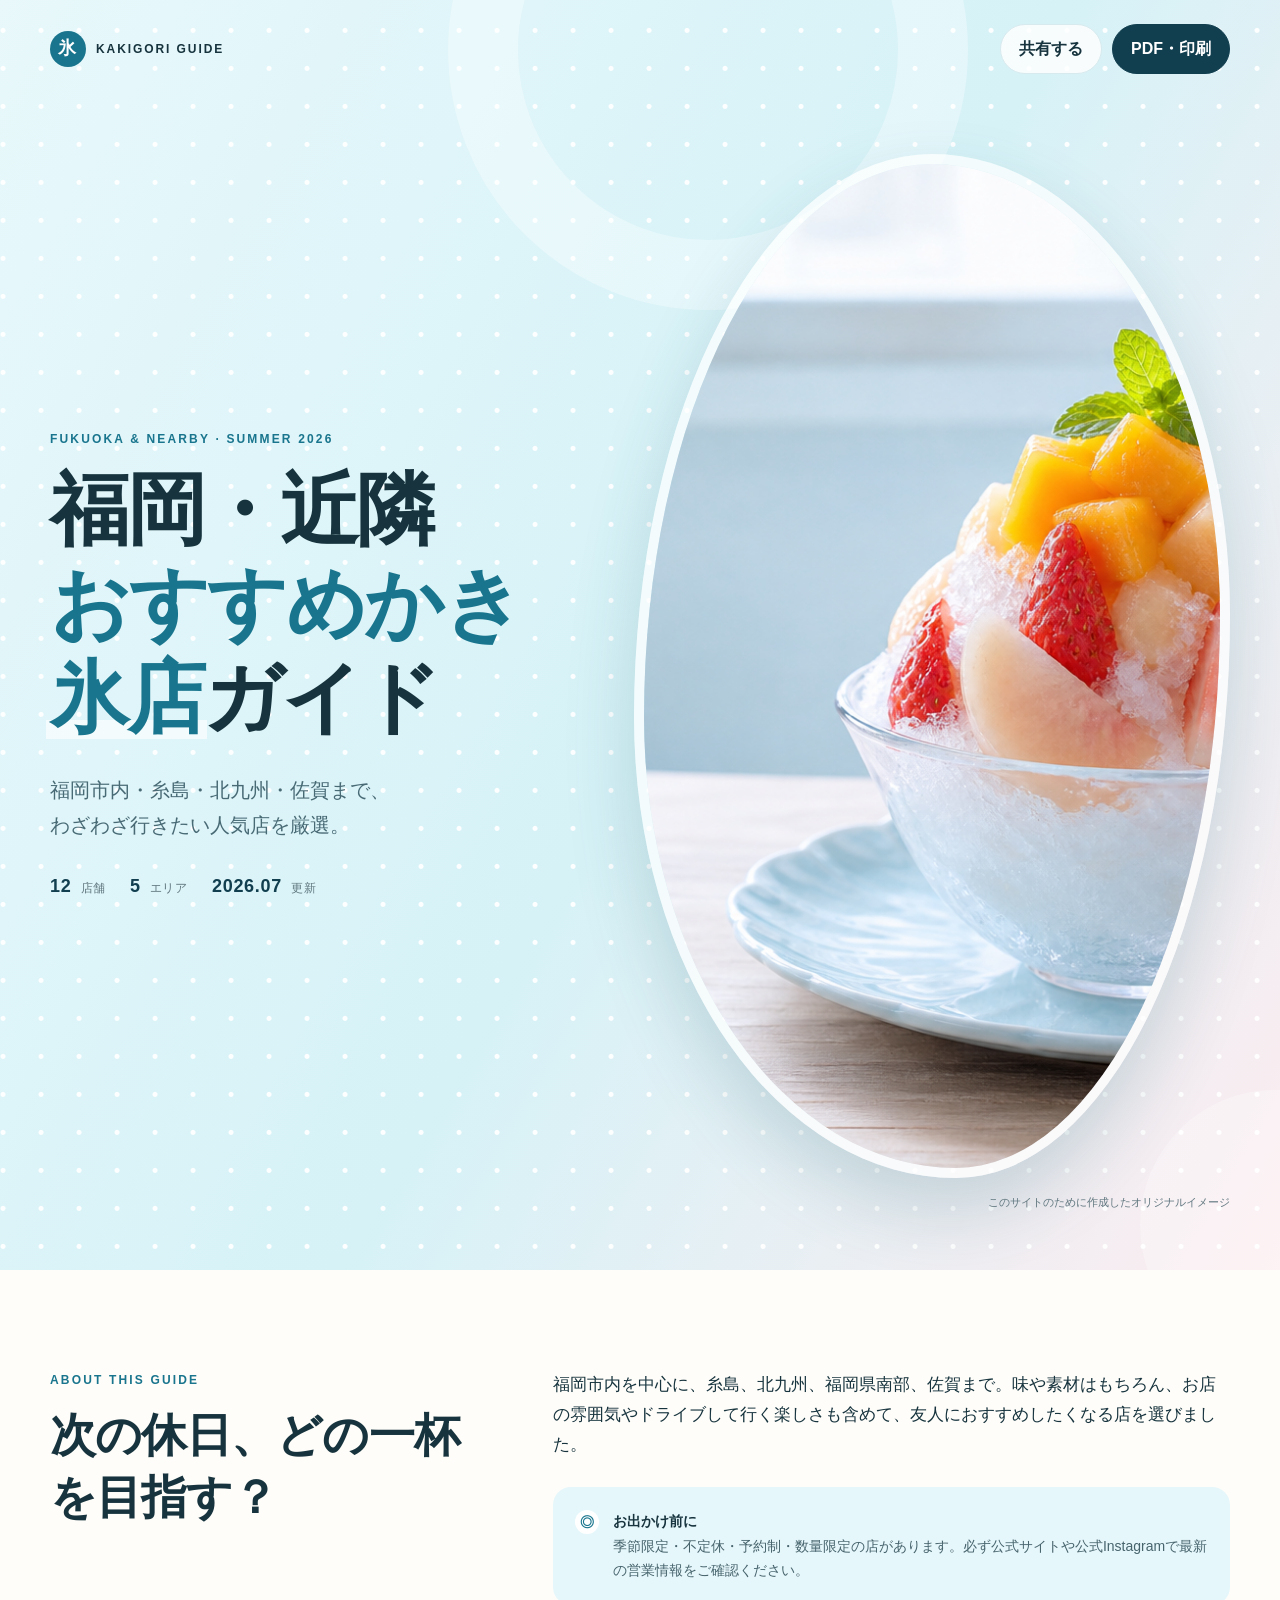
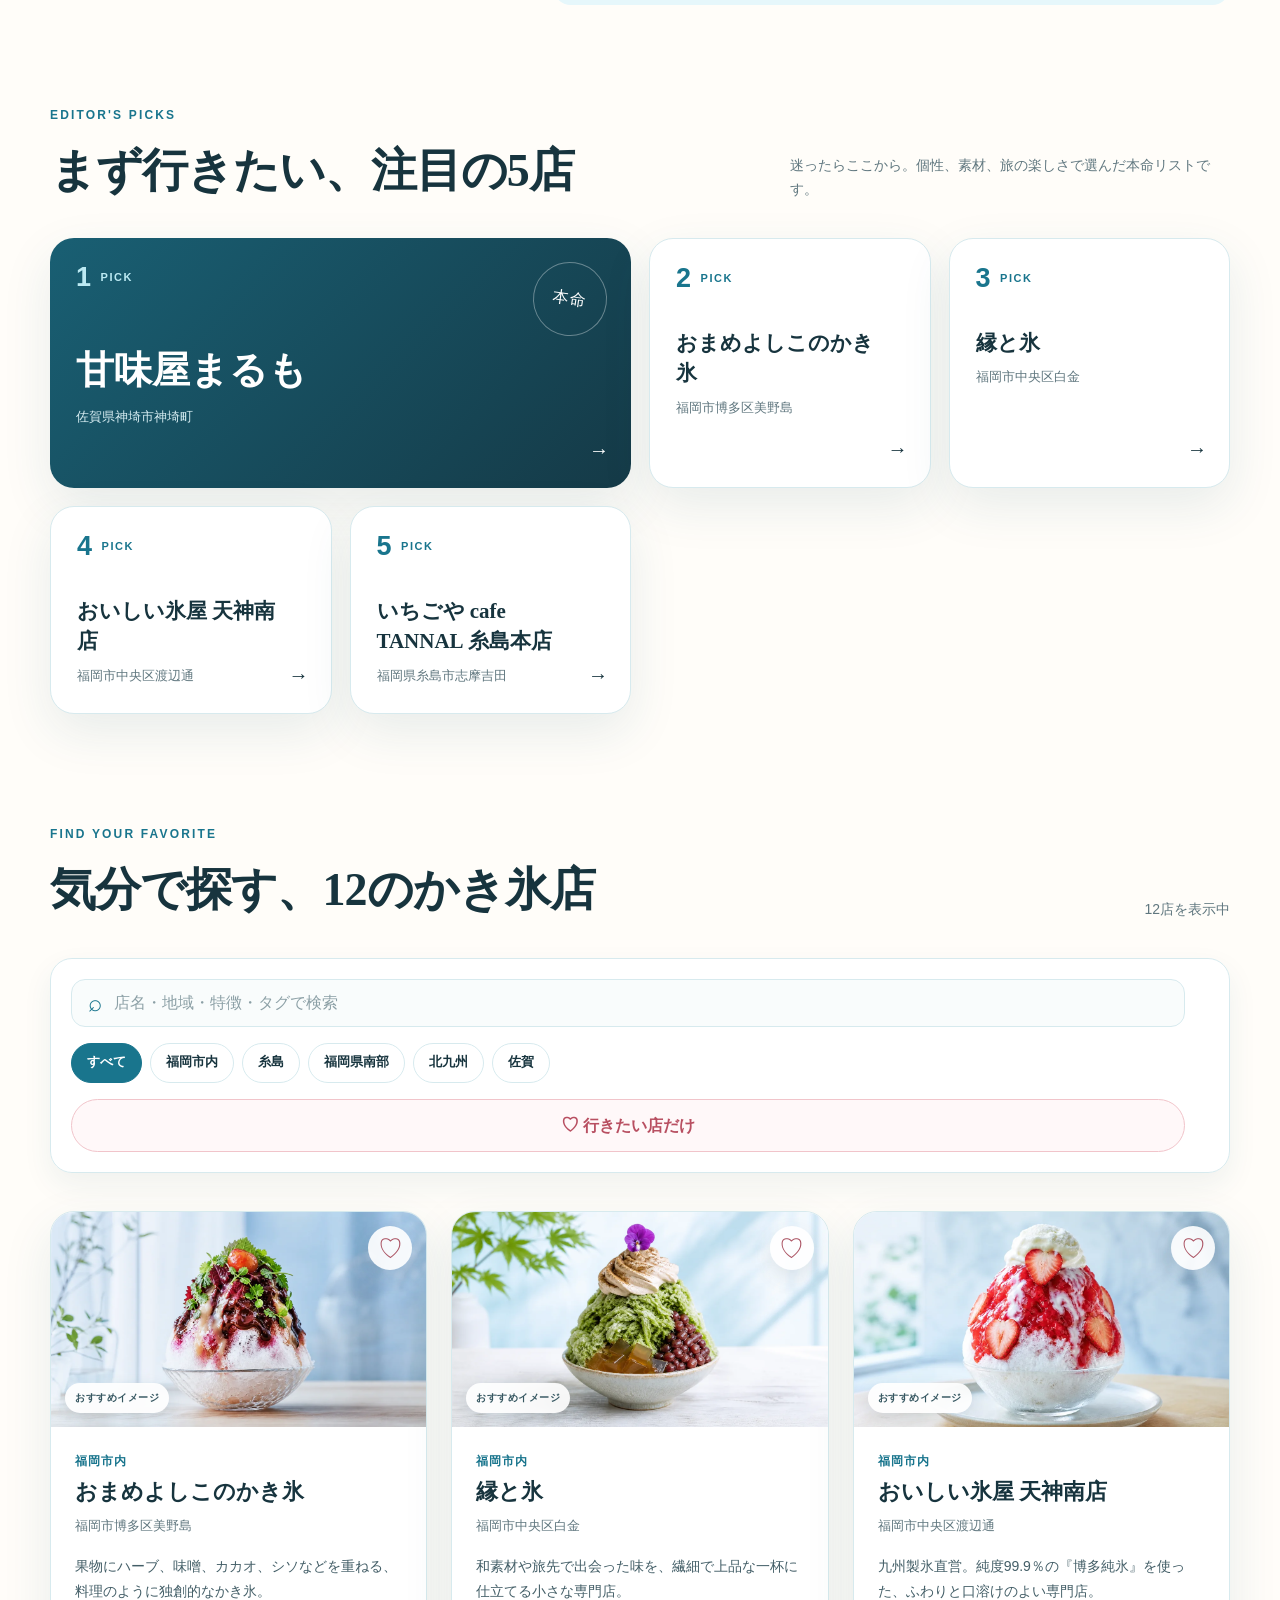
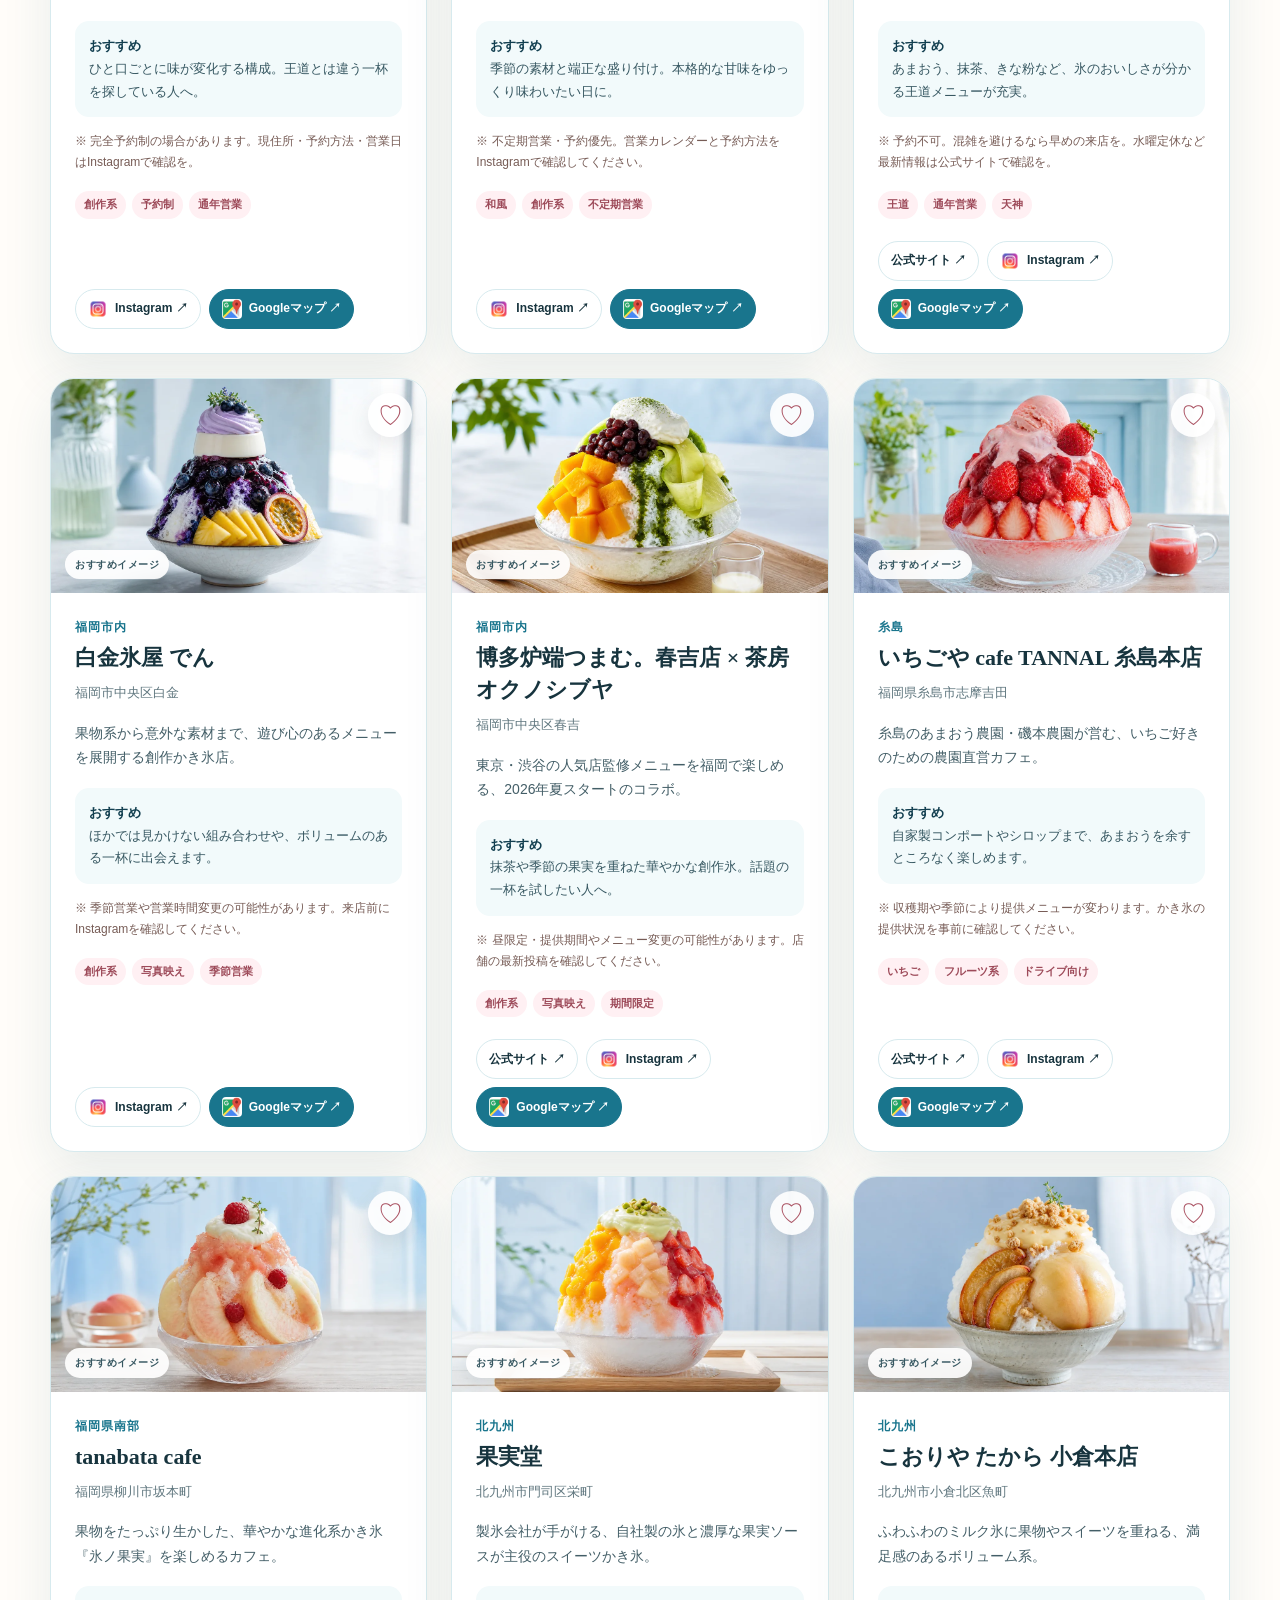
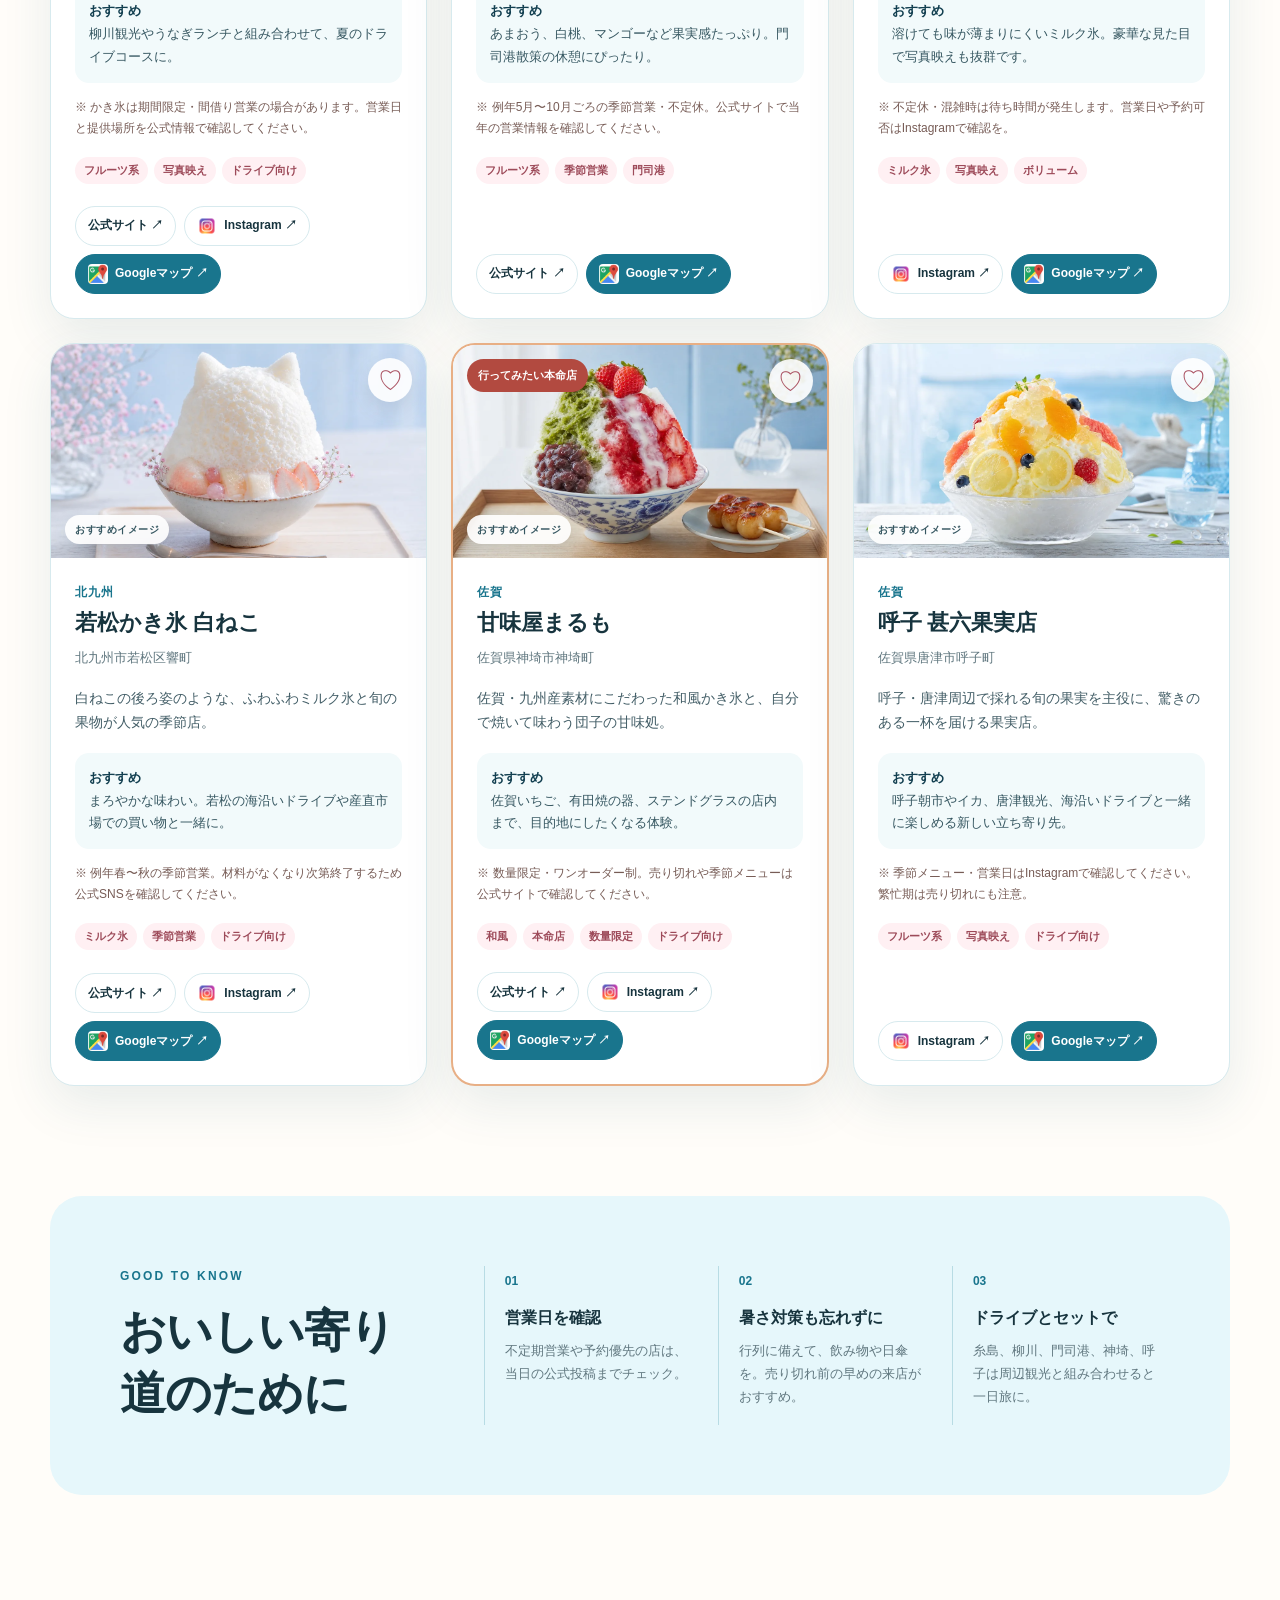
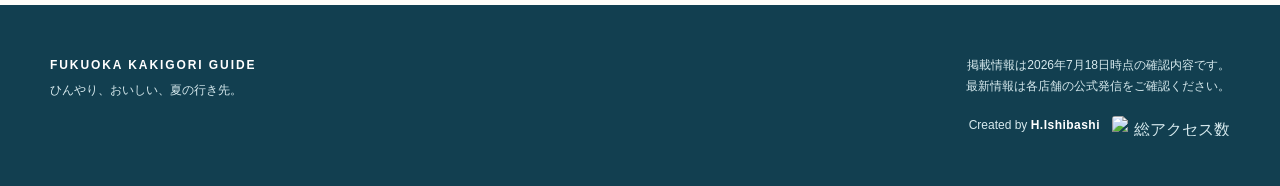
==== commit b8043cca: "Use Google Maps icon in buttons" ====
--- a/index.html
+++ b/index.html
@@ -6,7 +6,7 @@
   <meta name="theme-color" content="#dff5fb">
   <meta name="description" content="福岡市内・糸島・北九州・佐賀まで、わざわざ行きたい人気のかき氷店12店を紹介するガイドです。">
   <title>福岡・近隣 おすすめかき氷店ガイド</title>
-  <link rel="stylesheet" href="style.css">
+  <link rel="stylesheet" href="style.css?v=7">
   <script src="data/shops.js" defer></script>
   <script src="script.js" defer></script>
 </head>
--- a/style.css
+++ b/style.css
@@ -136,8 +136,20 @@
 .tags { display: flex; gap: 6px; flex-wrap: wrap; margin-top: 18px; }
 .tag { padding: 4px 9px; border-radius: 999px; background: var(--pink-soft); color: #9d4a59; font-size: 11px; font-weight: 700; }
 .card-links { display: flex; gap: 8px; flex-wrap: wrap; margin-top: auto; padding-top: 22px; }
-.link-button { min-height: 40px; padding: 8px 12px; text-decoration: none; font-size: 12px; }
+.link-button { display: inline-flex; align-items: center; gap: 7px; min-height: 40px; padding: 8px 12px; text-decoration: none; font-size: 12px; }
 .link-button.map { color: white; border-color: var(--blue); background: var(--blue); }
+.link-icon { position: relative; display: inline-block; flex: 0 0 auto; width: 15px; height: 15px; }
+.instagram-icon {
+  width: 20px;
+  height: 20px;
+  background: url("assets/instagram-icon.png") center / contain no-repeat;
+}
+.map-icon {
+  width: 20px;
+  height: 20px;
+  border-radius: 4px;
+  background: url("assets/google-maps-icon.png") center / contain no-repeat;
+}
 .empty-state { padding: 70px 20px; text-align: center; border: 1px dashed var(--line); border-radius: var(--radius); background: white; }
 .empty-state > span { font-size: 46px; }
 .empty-state h3 { margin: 12px 0 0; }
